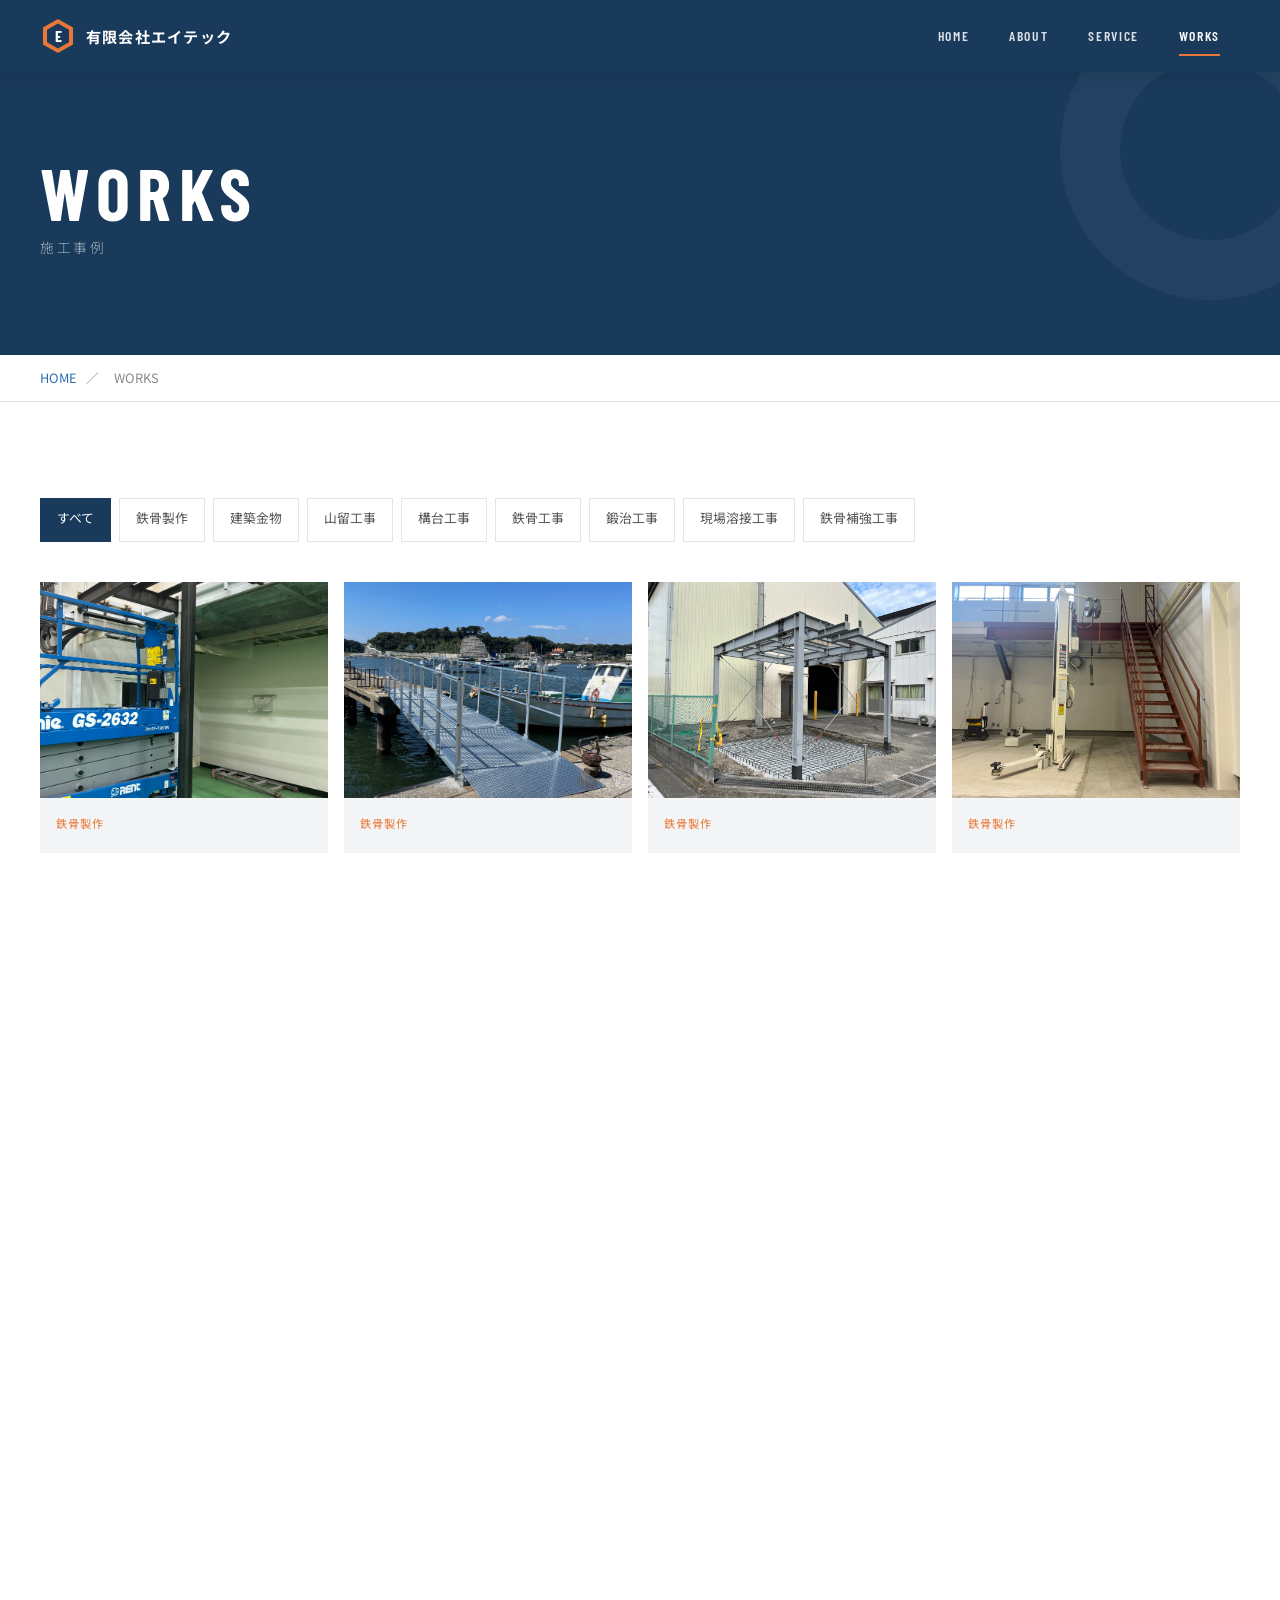
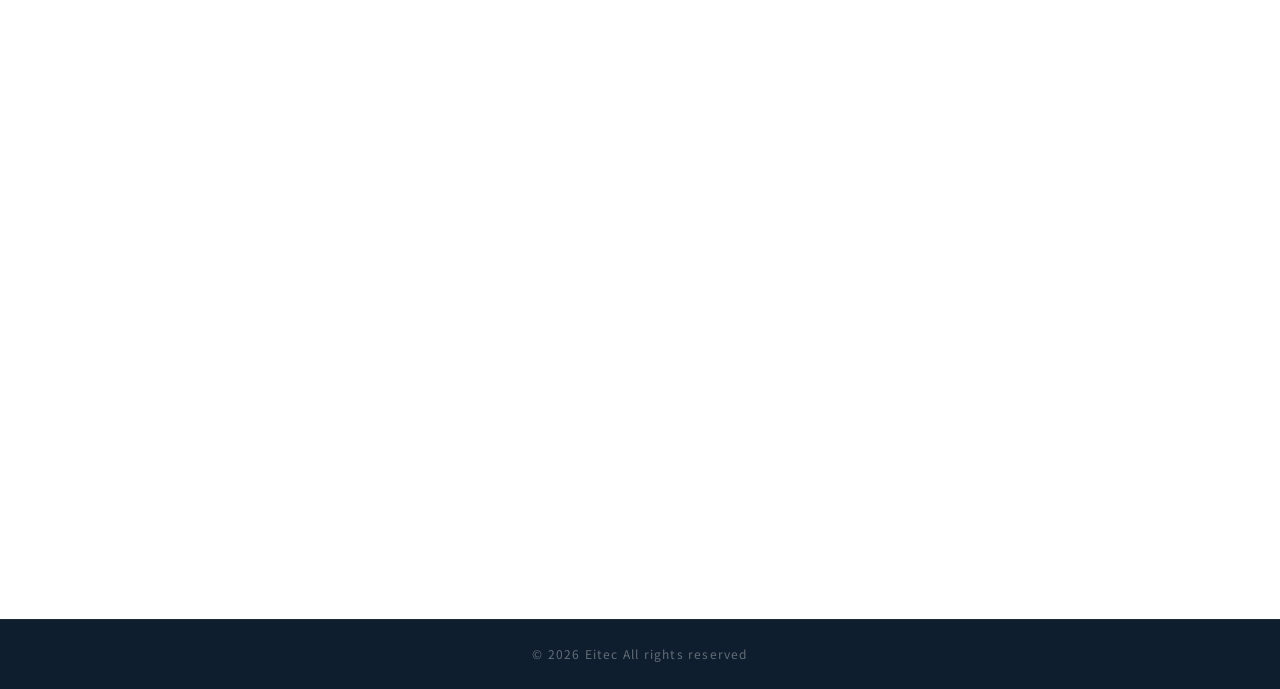
==== eitec/works.html @ 00753a92 "Add files" ====
<!DOCTYPE html>
<html lang="ja">
<head>
  <meta charset="UTF-8">
  <meta name="viewport" content="width=device-width, initial-scale=1.0">
  <title>施工事例 | 有限会社エイテック</title>
  <meta name="description" content="有限会社エイテックの施工事例一覧。鉄骨製作・建築金物・山留工事・構台工事・鉄骨工事・鍛治工事・現場溶接工事の実績をご覧ください。">
  <link rel="canonical" href="works.html">
  <link rel="stylesheet" href="css/variables.css">
  <link rel="stylesheet" href="css/reset.css">
  <link rel="stylesheet" href="css/style.css">
</head>
<body>

<header class="header" role="banner">
  <div class="container">
    <div class="header-inner">
            <a href="index.html" class="header-logo" aria-label="有限会社エイテック トップへ">
        <svg class="header-logo-mark" viewBox="0 0 36 36" xmlns="http://www.w3.org/2000/svg" aria-hidden="true">
          <polygon points="18,1 33,9.5 33,26.5 18,35 3,26.5 3,9.5" fill="#e8773a"/>
          <polygon points="18,5.5 29,11.75 29,24.25 18,30.5 7,24.25 7,11.75" fill="#1a3a5c"/>
          <text x="18" y="23.5" text-anchor="middle" font-family="Barlow Condensed,sans-serif" font-weight="700" font-size="16" fill="#ffffff" letter-spacing="0">E</text>
        </svg>
        <div class="header-logo-text">
          <span class="header-logo-name">有限会社エイテック</span>
        </div>
      </a>
      <nav class="header-nav" aria-label="メインナビゲーション">
        <a href="index.html">HOME</a>
        <a href="about.html">ABOUT</a>
        <a href="service.html">SERVICE</a>
        <a href="works.html" class="active">WORKS</a>
      </nav>
      <button class="hamburger" aria-label="メニューを開く">
        <span></span><span></span><span></span>
      </button>
    </div>
  </div>
</header>

<div class="mobile-menu" role="dialog" aria-label="モバイルメニュー">
  <nav>
    <a href="index.html">HOME</a>
    <a href="about.html">ABOUT</a>
    <a href="service.html">SERVICE</a>
    <a href="works.html">WORKS</a>
  </nav>
  <p class="mobile-menu-sub">有限会社エイテック</p>
</div>

<main style="padding-top: var(--header-height-sm);">

  <div class="page-hero">
    <div class="container">
      <h1 class="page-hero-title">Works</h1>
      <p class="page-hero-title-ja">施工事例</p>
    </div>
  </div>

  <div class="breadcrumb">
    <div class="container">
      <a href="index.html">HOME</a>
      <span>／</span>
      <span>WORKS</span>
    </div>
  </div>

  <section class="section" aria-labelledby="works-heading">
    <div class="container">

            <!-- カテゴリタブ -->
      <div class="works-filter fade-in" role="navigation" aria-label="カテゴリ">
        <a href="works.html" class="works-filter-btn active">すべて</a>
        <a href="works/steel-fabrication.html" class="works-filter-btn">鉄骨製作</a>
        <a href="works/architectural-metalwork.html" class="works-filter-btn">建築金物</a>
        <a href="works/earth-retaining.html" class="works-filter-btn">山留工事</a>
        <a href="works/scaffold-platform.html" class="works-filter-btn">構台工事</a>
        <a href="works/steel-erection.html" class="works-filter-btn">鉄骨工事</a>
        <a href="works/forge-work.html" class="works-filter-btn">鍛治工事</a>
        <a href="works/field-welding.html" class="works-filter-btn">現場溶接工事</a>
        <a href="works/steel-reinforcement.html" class="works-filter-btn">鉄骨補強工事</a>
      </div>

      <!-- 施工事例グリッド -->
      <div class="works-grid">

        <!-- 鉄骨製作 -->
        <div class="work-card fade-in" data-category="tetsu_seisaku" data-lightbox="img/tetsu_seisaku/07BDEA1B-9D1B-41F5-BBC1-494F11DB092D.jpg">
          <div class="work-card-img">
            <img src="img/tetsu_seisaku/07BDEA1B-9D1B-41F5-BBC1-494F11DB092D.jpg" alt="鉄骨製作 施工事例" loading="lazy">
          </div>
          <div class="work-card-info">
            <p class="work-card-category">鉄骨製作</p>
          </div>
        </div>
        <div class="work-card fade-in" data-category="tetsu_seisaku" data-lightbox="img/tetsu_seisaku/17AE6D35-3877-41F4-B297-B53CB7821DAE.jpg">
          <div class="work-card-img">
            <img src="img/tetsu_seisaku/17AE6D35-3877-41F4-B297-B53CB7821DAE.jpg" alt="鉄骨製作 施工事例" loading="lazy">
          </div>
          <div class="work-card-info">
            <p class="work-card-category">鉄骨製作</p>
          </div>
        </div>
        <div class="work-card fade-in" data-category="tetsu_seisaku" data-lightbox="img/tetsu_seisaku/1EC419A7-F4D5-4332-9CE5-F28DB3B85469.jpg">
          <div class="work-card-img">
            <img src="img/tetsu_seisaku/1EC419A7-F4D5-4332-9CE5-F28DB3B85469.jpg" alt="鉄骨製作 施工事例" loading="lazy">
          </div>
          <div class="work-card-info">
            <p class="work-card-category">鉄骨製作</p>
          </div>
        </div>
        <div class="work-card fade-in" data-category="tetsu_seisaku" data-lightbox="img/tetsu_seisaku/9A44E406-E48C-4023-87A0-FFEF934A2581.jpg">
          <div class="work-card-img">
            <img src="img/tetsu_seisaku/9A44E406-E48C-4023-87A0-FFEF934A2581.jpg" alt="鉄骨製作 施工事例" loading="lazy">
          </div>
          <div class="work-card-info">
            <p class="work-card-category">鉄骨製作</p>
          </div>
        </div>
        <div class="work-card fade-in" data-category="tetsu_seisaku" data-lightbox="img/tetsu_seisaku/2025-08-26_13-55-55_255.jpg">
          <div class="work-card-img">
            <img src="img/tetsu_seisaku/2025-08-26_13-55-55_255.jpg" alt="鉄骨製作 施工事例" loading="lazy">
          </div>
          <div class="work-card-info">
            <p class="work-card-category">鉄骨製作</p>
          </div>
        </div>
        <div class="work-card fade-in" data-category="tetsu_seisaku" data-lightbox="img/tetsu_seisaku/2025-08-26_13-56-14_193.jpg">
          <div class="work-card-img">
            <img src="img/tetsu_seisaku/2025-08-26_13-56-14_193.jpg" alt="鉄骨製作 施工事例" loading="lazy">
          </div>
          <div class="work-card-info">
            <p class="work-card-category">鉄骨製作</p>
          </div>
        </div>
        <div class="work-card fade-in" data-category="tetsu_seisaku" data-lightbox="img/tetsu_seisaku/2025-10-21_14-32-53_318.jpg">
          <div class="work-card-img">
            <img src="img/tetsu_seisaku/2025-10-21_14-32-53_318.jpg" alt="鉄骨製作 施工事例" loading="lazy">
          </div>
          <div class="work-card-info">
            <p class="work-card-category">鉄骨製作</p>
          </div>
        </div>
        <div class="work-card fade-in" data-category="tetsu_seisaku" data-lightbox="img/tetsu_seisaku/2025-10-21_14-37-37_317.jpg">
          <div class="work-card-img">
            <img src="img/tetsu_seisaku/2025-10-21_14-37-37_317.jpg" alt="鉄骨製作 施工事例" loading="lazy">
          </div>
          <div class="work-card-info">
            <p class="work-card-category">鉄骨製作</p>
          </div>
        </div>

        <!-- 建築金物 -->
        <div class="work-card fade-in" data-category="kenchiku_kanamono" data-lightbox="img/kenchiku_kanamono/CD96EF9B-7DFD-4F82-9549-A47BB1765BF1.jpg">
          <div class="work-card-img">
            <img src="img/kenchiku_kanamono/CD96EF9B-7DFD-4F82-9549-A47BB1765BF1.jpg" alt="建築金物 施工事例" loading="lazy">
          </div>
          <div class="work-card-info">
            <p class="work-card-category">建築金物</p>
          </div>
        </div>

        <!-- 山留工事 -->
        <div class="work-card fade-in" data-category="yamadome" data-lightbox="img/yamadome/2025-04-16_11-23-05_657.jpg">
          <div class="work-card-img">
            <img src="img/yamadome/2025-04-16_11-23-05_657.jpg" alt="山留工事 施工事例" loading="lazy">
          </div>
          <div class="work-card-info">
            <p class="work-card-category">山留工事</p>
          </div>
        </div>
        <div class="work-card fade-in" data-category="yamadome" data-lightbox="img/yamadome/2025-10-07_08-54-13_250.jpg">
          <div class="work-card-img">
            <img src="img/yamadome/2025-10-07_08-54-13_250.jpg" alt="山留工事 施工事例" loading="lazy">
          </div>
          <div class="work-card-info">
            <p class="work-card-category">山留工事</p>
          </div>
        </div>
        <div class="work-card fade-in" data-category="yamadome" data-lightbox="img/yamadome/409ABB73-6710-444C-856C-EBA11010315E.jpg">
          <div class="work-card-img">
            <img src="img/yamadome/409ABB73-6710-444C-856C-EBA11010315E.jpg" alt="山留工事 施工事例" loading="lazy">
          </div>
          <div class="work-card-info">
            <p class="work-card-category">山留工事</p>
          </div>
        </div>
        <div class="work-card fade-in" data-category="yamadome" data-lightbox="img/yamadome/A9ECAE62-0C9B-43FE-9765-FC3F4DE6568C.jpg">
          <div class="work-card-img">
            <img src="img/yamadome/A9ECAE62-0C9B-43FE-9765-FC3F4DE6568C.jpg" alt="山留工事 施工事例" loading="lazy">
          </div>
          <div class="work-card-info">
            <p class="work-card-category">山留工事</p>
          </div>
        </div>
        <div class="work-card fade-in" data-category="yamadome" data-lightbox="img/yamadome/CF5FCB58-D045-4BFB-9392-3F3756A2D573.jpg">
          <div class="work-card-img">
            <img src="img/yamadome/CF5FCB58-D045-4BFB-9392-3F3756A2D573.jpg" alt="山留工事 施工事例" loading="lazy">
          </div>
          <div class="work-card-info">
            <p class="work-card-category">山留工事</p>
          </div>
        </div>

        <!-- 構台工事 -->
        <div class="work-card fade-in" data-category="koudai" data-lightbox="img/koudai/2023-07-18_06-55-20_731.jpg">
          <div class="work-card-img">
            <img src="img/koudai/2023-07-18_06-55-20_731.jpg" alt="構台工事 施工事例" loading="lazy">
          </div>
          <div class="work-card-info">
            <p class="work-card-category">構台工事</p>
          </div>
        </div>
        <div class="work-card fade-in" data-category="koudai" data-lightbox="img/koudai/2023-07-27_13-34-34_516.jpg">
          <div class="work-card-img">
            <img src="img/koudai/2023-07-27_13-34-34_516.jpg" alt="構台工事 施工事例" loading="lazy">
          </div>
          <div class="work-card-info">
            <p class="work-card-category">構台工事</p>
          </div>
        </div>
        <div class="work-card fade-in" data-category="koudai" data-lightbox="img/koudai/2025-06-20_17-00-53_192.jpg">
          <div class="work-card-img">
            <img src="img/koudai/2025-06-20_17-00-53_192.jpg" alt="構台工事 施工事例" loading="lazy">
          </div>
          <div class="work-card-info">
            <p class="work-card-category">構台工事</p>
          </div>
        </div>
        <div class="work-card fade-in" data-category="koudai" data-lightbox="img/koudai/2025-10-07_08-47-18_731.jpg">
          <div class="work-card-img">
            <img src="img/koudai/2025-10-07_08-47-18_731.jpg" alt="構台工事 施工事例" loading="lazy">
          </div>
          <div class="work-card-info">
            <p class="work-card-category">構台工事</p>
          </div>
        </div>
        <div class="work-card fade-in" data-category="koudai" data-lightbox="img/koudai/2025-10-24_14-42-36_070.jpg">
          <div class="work-card-img">
            <img src="img/koudai/2025-10-24_14-42-36_070.jpg" alt="構台工事 施工事例" loading="lazy">
          </div>
          <div class="work-card-info">
            <p class="work-card-category">構台工事</p>
          </div>
        </div>
        <div class="work-card fade-in" data-category="koudai" data-lightbox="img/koudai/2EA194D3-6CD7-4AEC-981D-831598688576.jpg">
          <div class="work-card-img">
            <img src="img/koudai/2EA194D3-6CD7-4AEC-981D-831598688576.jpg" alt="構台工事 施工事例" loading="lazy">
          </div>
          <div class="work-card-info">
            <p class="work-card-category">構台工事</p>
          </div>
        </div>

        <!-- 鉄骨工事 -->
        <div class="work-card fade-in" data-category="tetsu_koji" data-lightbox="img/tetsu_koji/03702FE4-D2D2-498E-8A9E-A8B03D0CAD52.jpg">
          <div class="work-card-img">
            <img src="img/tetsu_koji/03702FE4-D2D2-498E-8A9E-A8B03D0CAD52.jpg" alt="鉄骨工事 施工事例" loading="lazy">
          </div>
          <div class="work-card-info">
            <p class="work-card-category">鉄骨工事</p>
          </div>
        </div>
        <div class="work-card fade-in" data-category="tetsu_koji" data-lightbox="img/tetsu_koji/2024-01-24_12-56-52_248.jpg">
          <div class="work-card-img">
            <img src="img/tetsu_koji/2024-01-24_12-56-52_248.jpg" alt="鉄骨工事 施工事例" loading="lazy">
          </div>
          <div class="work-card-info">
            <p class="work-card-category">鉄骨工事</p>
          </div>
        </div>
        <div class="work-card fade-in" data-category="tetsu_koji" data-lightbox="img/tetsu_koji/2025-11-05_12-51-57_784.jpg">
          <div class="work-card-img">
            <img src="img/tetsu_koji/2025-11-05_12-51-57_784.jpg" alt="鉄骨工事 施工事例" loading="lazy">
          </div>
          <div class="work-card-info">
            <p class="work-card-category">鉄骨工事</p>
          </div>
        </div>
        <div class="work-card fade-in" data-category="tetsu_koji" data-lightbox="img/tetsu_koji/2025-11-07_15-31-21_848.jpg">
          <div class="work-card-img">
            <img src="img/tetsu_koji/2025-11-07_15-31-21_848.jpg" alt="鉄骨工事 施工事例" loading="lazy">
          </div>
          <div class="work-card-info">
            <p class="work-card-category">鉄骨工事</p>
          </div>
        </div>
        <div class="work-card fade-in" data-category="tetsu_koji" data-lightbox="img/tetsu_koji/2025-12-06_13-42-01_465.jpg">
          <div class="work-card-img">
            <img src="img/tetsu_koji/2025-12-06_13-42-01_465.jpg" alt="鉄骨工事 施工事例" loading="lazy">
          </div>
          <div class="work-card-info">
            <p class="work-card-category">鉄骨工事</p>
          </div>
        </div>
        <div class="work-card fade-in" data-category="tetsu_koji" data-lightbox="img/tetsu_koji/4DFF4A3D-F296-4FB2-90FB-301CBECCD61B.jpg">
          <div class="work-card-img">
            <img src="img/tetsu_koji/4DFF4A3D-F296-4FB2-90FB-301CBECCD61B.jpg" alt="鉄骨工事 施工事例" loading="lazy">
          </div>
          <div class="work-card-info">
            <p class="work-card-category">鉄骨工事</p>
          </div>
        </div>
        <div class="work-card fade-in" data-category="tetsu_koji" data-lightbox="img/tetsu_koji/8C3667F1-C372-4310-BFF5-945438504738.jpg">
          <div class="work-card-img">
            <img src="img/tetsu_koji/8C3667F1-C372-4310-BFF5-945438504738.jpg" alt="鉄骨工事 施工事例" loading="lazy">
          </div>
          <div class="work-card-info">
            <p class="work-card-category">鉄骨工事</p>
          </div>
        </div>
        <div class="work-card fade-in" data-category="tetsu_koji" data-lightbox="img/tetsu_koji/AA21E2D6-489D-4189-AF6F-04B72466DAC8.jpg">
          <div class="work-card-img">
            <img src="img/tetsu_koji/AA21E2D6-489D-4189-AF6F-04B72466DAC8.jpg" alt="鉄骨工事 施工事例" loading="lazy">
          </div>
          <div class="work-card-info">
            <p class="work-card-category">鉄骨工事</p>
          </div>
        </div>

        <!-- 鍛治工事 -->
        <div class="work-card fade-in" data-category="kaji" data-lightbox="img/kaji/S__7421963_0.jpg">
          <div class="work-card-img">
            <img src="img/kaji/S__7421963_0.jpg" alt="鍛治工事 施工事例" loading="lazy">
          </div>
          <div class="work-card-info">
            <p class="work-card-category">鍛治工事</p>
          </div>
        </div>
        <div class="work-card fade-in" data-category="kaji" data-lightbox="img/kaji/S__7421964_0.jpg">
          <div class="work-card-img">
            <img src="img/kaji/S__7421964_0.jpg" alt="鍛治工事 施工事例" loading="lazy">
          </div>
          <div class="work-card-info">
            <p class="work-card-category">鍛治工事</p>
          </div>
        </div>
        <div class="work-card fade-in" data-category="kaji" data-lightbox="img/kaji/S__7421965_0.jpg">
          <div class="work-card-img">
            <img src="img/kaji/S__7421965_0.jpg" alt="鍛治工事 施工事例" loading="lazy">
          </div>
          <div class="work-card-info">
            <p class="work-card-category">鍛治工事</p>
          </div>
        </div>
        <div class="work-card fade-in" data-category="kaji" data-lightbox="img/kaji/S__7421966_0.jpg">
          <div class="work-card-img">
            <img src="img/kaji/S__7421966_0.jpg" alt="鍛治工事 施工事例" loading="lazy">
          </div>
          <div class="work-card-info">
            <p class="work-card-category">鍛治工事</p>
          </div>
        </div>
        <div class="work-card fade-in" data-category="kaji" data-lightbox="img/kaji/S__7421975_0.jpg">
          <div class="work-card-img">
            <img src="img/kaji/S__7421975_0.jpg" alt="鍛治工事 施工事例" loading="lazy">
          </div>
          <div class="work-card-info">
            <p class="work-card-category">鍛治工事</p>
          </div>
        </div>

        <!-- 現場溶接工事 -->
        <div class="work-card fade-in" data-category="genba_yosetsu" data-lightbox="img/genba_yosetsu/2024-07-30_17-36-45_000.jpg">
          <div class="work-card-img">
            <img src="img/genba_yosetsu/2024-07-30_17-36-45_000.jpg" alt="現場溶接工事 施工事例" loading="lazy">
          </div>
          <div class="work-card-info">
            <p class="work-card-category">現場溶接工事</p>
          </div>
        </div>
        <div class="work-card fade-in" data-category="genba_yosetsu" data-lightbox="img/genba_yosetsu/6A2A9186-F5D9-4272-9C6D-5250BF381066.jpg">
          <div class="work-card-img">
            <img src="img/genba_yosetsu/6A2A9186-F5D9-4272-9C6D-5250BF381066.jpg" alt="現場溶接工事 施工事例" loading="lazy">
          </div>
          <div class="work-card-info">
            <p class="work-card-category">現場溶接工事</p>
          </div>
        </div>
        <div class="work-card fade-in" data-category="genba_yosetsu" data-lightbox="img/genba_yosetsu/7662B668-C4A2-431F-B132-AC8A57AA64B1.jpg">
          <div class="work-card-img">
            <img src="img/genba_yosetsu/7662B668-C4A2-431F-B132-AC8A57AA64B1.jpg" alt="現場溶接工事 施工事例" loading="lazy">
          </div>
          <div class="work-card-info">
            <p class="work-card-category">現場溶接工事</p>
          </div>
        </div>
        <div class="work-card fade-in" data-category="genba_yosetsu" data-lightbox="img/genba_yosetsu/9F004871-B043-4A28-9EEF-95F2B7EE8FF4.jpg">
          <div class="work-card-img">
            <img src="img/genba_yosetsu/9F004871-B043-4A28-9EEF-95F2B7EE8FF4.jpg" alt="現場溶接工事 施工事例" loading="lazy">
          </div>
          <div class="work-card-info">
            <p class="work-card-category">現場溶接工事</p>
          </div>
        </div>
        <div class="work-card fade-in" data-category="genba_yosetsu" data-lightbox="img/genba_yosetsu/DB66CCCE-4D03-4523-AD0F-731142254FBD.jpg">
          <div class="work-card-img">
            <img src="img/genba_yosetsu/DB66CCCE-4D03-4523-AD0F-731142254FBD.jpg" alt="現場溶接工事 施工事例" loading="lazy">
          </div>
          <div class="work-card-info">
            <p class="work-card-category">現場溶接工事</p>
          </div>
        </div>
        <div class="work-card fade-in" data-category="genba_yosetsu" data-lightbox="img/genba_yosetsu/S__7421968_0.jpg">
          <div class="work-card-img">
            <img src="img/genba_yosetsu/S__7421968_0.jpg" alt="現場溶接工事 施工事例" loading="lazy">
          </div>
          <div class="work-card-info">
            <p class="work-card-category">現場溶接工事</p>
          </div>
        </div>
        <div class="work-card fade-in" data-category="genba_yosetsu" data-lightbox="img/genba_yosetsu/S__7421971_0.jpg">
          <div class="work-card-img">
            <img src="img/genba_yosetsu/S__7421971_0.jpg" alt="現場溶接工事 施工事例" loading="lazy">
          </div>
          <div class="work-card-info">
            <p class="work-card-category">現場溶接工事</p>
          </div>
        </div>
        <div class="work-card fade-in" data-category="genba_yosetsu" data-lightbox="img/genba_yosetsu/S__7421974_0.jpg">
          <div class="work-card-img">
            <img src="img/genba_yosetsu/S__7421974_0.jpg" alt="現場溶接工事 施工事例" loading="lazy">
          </div>
          <div class="work-card-info">
            <p class="work-card-category">現場溶接工事</p>
          </div>
        </div>
        <div class="work-card fade-in" data-category="genba_yosetsu" data-lightbox="img/genba_yosetsu/S__7421975_0.jpg">
          <div class="work-card-img">
            <img src="img/genba_yosetsu/S__7421975_0.jpg" alt="現場溶接工事 施工事例" loading="lazy">
          </div>
          <div class="work-card-info">
            <p class="work-card-category">現場溶接工事</p>
          </div>
        </div>
        <div class="work-card fade-in" data-category="genba_yosetsu" data-lightbox="img/genba_yosetsu/S__7421978_0.jpg">
          <div class="work-card-img">
            <img src="img/genba_yosetsu/S__7421978_0.jpg" alt="現場溶接工事 施工事例" loading="lazy">
          </div>
          <div class="work-card-info">
            <p class="work-card-category">現場溶接工事</p>
          </div>
        </div>

        <!-- 鉄骨補強工事：画像は別途追加予定 -->

      </div><!-- /.works-grid -->
    </div>
  </section>

</main>

<!-- ライトボックス -->
<div class="lightbox" role="dialog" aria-label="画像拡大表示" aria-modal="true">
  <button class="lightbox-close" aria-label="閉じる">×</button>
  <img class="lightbox-img" src="" alt="">
</div>

<footer class="footer" role="contentinfo"></footer>

<script src="js/footer.js"></script>
<script src="js/main.js"></script>
<script>
  // URLパラメータによるフィルター自動選択
  const params = new URLSearchParams(location.search);
  const cat = params.get('cat');
  if (cat) {
    document.addEventListener('DOMContentLoaded', () => {
      const btn = document.querySelector(`.works-filter-btn[data-filter="${cat}"]`);
      if (btn) btn.click();
    });
  }
</script>
</body>
</html>
---- eitec/css/variables.css ----
/* ============================================
   有限会社エイテック - CSS Variables
   ============================================ */
:root {
  /* ── カラー ── */
  --color-main:         #1a3a5c;
  --color-main-light:   #2a527a;
  --color-main-dark:    #0f2238;
  --color-main-10:      rgba(26, 58, 92, 0.1);
  --color-main-20:      rgba(26, 58, 92, 0.2);

  --color-sub:          #2b6cb0;
  --color-sub-light:    #4a90d9;
  --color-sub-dark:     #1a4a7a;

  --color-accent:       #e8773a;
  --color-accent-hover: #cc5f20;
  --color-accent-10:    rgba(232, 119, 58, 0.1);

  /* テキスト */
  --color-text-primary:   #1a1a1a;
  --color-text-secondary: #555555;
  --color-text-light:     #888888;
  --color-text-on-main:   #ffffff;
  --color-text-on-accent: #ffffff;

  /* 背景 */
  --color-bg-base:    #ffffff;
  --color-bg-gray:    #f4f5f7;
  --color-bg-dark:    #0f1e2e;
  --color-bg-section: rgba(26, 58, 92, 0.04);

  /* ボーダー */
  --color-border:     #e2e6ea;
  --color-border-dark: #c8cfd8;

  /* ── フォント ── */
  --font-ja:  'Noto Sans JP', sans-serif;
  --font-en:  'Barlow Condensed', sans-serif;

  /* ── スペーシング ── */
  --space-xs:   4px;
  --space-sm:   8px;
  --space-md:   16px;
  --space-lg:   24px;
  --space-xl:   40px;
  --space-2xl:  64px;
  --space-3xl:  96px;
  --space-4xl:  128px;

  /* ── レイアウト ── */
  --max-width:    1280px;
  --content-width: 1080px;
  --header-height: 72px;
  --header-height-sm: 60px;

  /* ── アニメーション ── */
  --transition-base:  0.3s ease;
  --transition-slow:  0.6s ease;

  /* ── シャドウ ── */
  --shadow-sm:  0 1px 4px rgba(0,0,0,0.08);
  --shadow-md:  0 4px 16px rgba(0,0,0,0.1);
  --shadow-lg:  0 8px 32px rgba(0,0,0,0.15);
  --shadow-card: 0 2px 12px rgba(26, 58, 92, 0.1);

  /* ── 角丸 ── */
  --radius-sm:  2px;
  --radius-md:  4px;
  --radius-lg:  8px;
}
---- eitec/css/style.css ----
/* ============================================
   有限会社エイテック - Main Stylesheet
   ============================================ */

/* ── Google Fonts ── */
@import url('https://fonts.googleapis.com/css2?family=Barlow+Condensed:wght@400;500;600;700&family=Noto+Sans+JP:wght@300;400;500;700&display=swap');

/* ============================================
   共通レイアウト
   ============================================ */
.container {
  width: 100%;
  max-width: var(--max-width);
  margin: 0 auto;
  padding: 0 var(--space-md);
}

@media (min-width: 768px) {
  .container { padding: 0 var(--space-xl); }
}

.section {
  padding: var(--space-2xl) 0;
}
@media (min-width: 768px) {
  .section { padding: var(--space-3xl) 0; }
}

.section-title {
  font-family: var(--font-en);
  font-size: 2rem;
  font-weight: 700;
  letter-spacing: 0.08em;
  color: var(--color-main);
  text-transform: uppercase;
  line-height: 1;
  margin-bottom: 4px;
}

.section-title-ja {
  font-size: 0.75rem;
  color: var(--color-text-light);
  letter-spacing: 0.12em;
  margin-bottom: var(--space-xl);
  font-weight: 400;
}

.section-header {
  margin-bottom: var(--space-xl);
}

.section-header--center {
  text-align: center;
}

@media (min-width: 768px) {
  .section-title { font-size: 2.8rem; }
}

/* ── フェードインアニメーション ── */
.fade-in {
  opacity: 0;
  transform: translateY(24px);
  transition: opacity 0.7s ease, transform 0.7s ease;
}
.fade-in.visible {
  opacity: 1;
  transform: translateY(0);
}
.fade-in-delay-1 { transition-delay: 0.1s; }
.fade-in-delay-2 { transition-delay: 0.2s; }
.fade-in-delay-3 { transition-delay: 0.3s; }
.fade-in-delay-4 { transition-delay: 0.4s; }

/* ── ボタン ── */
.btn {
  display: inline-flex;
  align-items: center;
  gap: var(--space-sm);
  padding: 14px 32px;
  font-family: var(--font-en);
  font-size: 0.85rem;
  font-weight: 600;
  letter-spacing: 0.12em;
  text-transform: uppercase;
  transition: var(--transition-base);
  cursor: pointer;
  min-height: 48px;
}

.btn-primary {
  background: var(--color-accent);
  color: #fff;
}
.btn-primary:hover {
  background: var(--color-accent-hover);
}

.btn-outline {
  border: 2px solid var(--color-main);
  color: var(--color-main);
}
.btn-outline:hover {
  background: var(--color-main);
  color: #fff;
}

.btn-outline-white {
  border: 2px solid #fff;
  color: #fff;
}
.btn-outline-white:hover {
  background: #fff;
  color: var(--color-main);
}

.btn-arrow::after {
  content: '→';
  transition: transform 0.2s ease;
}
.btn-arrow:hover::after {
  transform: translateX(4px);
}

/* ── パンくず ── */
.breadcrumb {
  padding: 12px 0;
  font-size: 0.8rem;
  color: var(--color-text-light);
  border-bottom: 1px solid var(--color-border);
  margin-bottom: 0;
}
.breadcrumb a {
  color: var(--color-sub);
  transition: var(--transition-base);
}
.breadcrumb a:hover { text-decoration: underline; }
.breadcrumb span { margin: 0 6px; }

/* ── ページヒーロー（内部ページ） ── */
.page-hero {
  background: var(--color-main);
  color: #fff;
  padding: var(--space-2xl) 0;
  position: relative;
  overflow: hidden;
}
.page-hero::before {
  content: '';
  position: absolute;
  right: -80px;
  top: -60px;
  width: 300px;
  height: 300px;
  border: 60px solid rgba(255,255,255,0.04);
  border-radius: 50%;
}
.page-hero-title {
  font-family: var(--font-en);
  font-size: 3rem;
  font-weight: 700;
  letter-spacing: 0.1em;
  text-transform: uppercase;
  line-height: 1;
}
.page-hero-title-ja {
  font-size: 0.85rem;
  opacity: 0.6;
  margin-top: 8px;
  letter-spacing: 0.2em;
  font-weight: 300;
}
@media (min-width: 768px) {
  .page-hero-title { font-size: 4.5rem; }
  .page-hero { padding: var(--space-3xl) 0; }
}

/* ============================================
   HEADER
   ============================================ */
.header {
  position: fixed;
  top: 0;
  left: 0;
  width: 100%;
  z-index: 1000;
  height: var(--header-height-sm);
  display: flex;
  align-items: center;
  transition: background 0.3s ease, box-shadow 0.3s ease, height 0.3s ease;
  background: transparent;
}

.header.scrolled {
  background: var(--color-main);
  box-shadow: var(--shadow-md);
  height: var(--header-height-sm);
}

/* 下層ページ：常時ネイビー固定（スクロール位置に関係なく） */
.header.fixed {
  background: var(--color-main);
  box-shadow: var(--shadow-md);
}

.header-inner {
  display: flex;
  align-items: center;
  justify-content: space-between;
  width: 100%;
}

.header-logo {
  display: flex;
  align-items: center;
  gap: 10px;
  text-decoration: none;
}
.header-logo-mark {
  width: 36px;
  height: 36px;
  flex-shrink: 0;
}
.header-logo-text {
  display: flex;
  flex-direction: column;
  gap: 1px;
}
.header-logo-name {
  font-family: var(--font-ja);
  font-size: 0.95rem;
  font-weight: 700;
  letter-spacing: 0.08em;
  color: #fff;
  line-height: 1.2;
  white-space: nowrap;
}
.header-logo-sub {
  font-family: var(--font-en);
  font-size: 0.55rem;
  color: rgba(255,255,255,0.5);
  letter-spacing: 0.2em;
  text-transform: uppercase;
}

/* PC ナビゲーション */
.header-nav {
  display: none;
}

@media (min-width: 1024px) {
  .header { height: var(--header-height); }
  .header-nav {
    display: flex;
    align-items: center;
    gap: 0;
  }
  .header-nav a {
    font-family: var(--font-en);
    font-size: 0.85rem;
    font-weight: 600;
    letter-spacing: 0.12em;
    text-transform: uppercase;
    color: rgba(255,255,255,0.85);
    padding: 8px 20px;
    position: relative;
    transition: color 0.2s ease;
  }
  .header-nav a::after {
    content: '';
    position: absolute;
    bottom: 0;
    left: 20px;
    right: 20px;
    height: 2px;
    background: var(--color-accent);
    transform: scaleX(0);
    transition: transform 0.25s ease;
  }
  .header-nav a:hover { color: #fff; }
  .header-nav a:hover::after { transform: scaleX(1); }
  .header-nav a.active { color: #fff; }
  .header-nav a.active::after { transform: scaleX(1); }
}

/* ハンバーガーメニュー */
.hamburger {
  display: flex;
  flex-direction: column;
  justify-content: center;
  gap: 5px;
  width: 44px;
  height: 44px;
  cursor: pointer;
  padding: 8px;
  z-index: 1100;
}
.hamburger span {
  display: block;
  height: 2px;
  background: #fff;
  transition: var(--transition-base);
  transform-origin: center;
}
.hamburger.active span:nth-child(1) {
  transform: translateY(7px) rotate(45deg);
}
.hamburger.active span:nth-child(2) {
  opacity: 0;
}
.hamburger.active span:nth-child(3) {
  transform: translateY(-7px) rotate(-45deg);
}

@media (min-width: 1024px) {
  .hamburger { display: none; }
}

/* モバイルメニュー */
.mobile-menu {
  position: fixed;
  top: 0;
  left: 0;
  width: 100%;
  height: 100vh;
  background: var(--color-main-dark);
  z-index: 1050;
  display: flex;
  flex-direction: column;
  align-items: center;
  justify-content: center;
  opacity: 0;
  pointer-events: none;
  transition: opacity 0.3s ease;
}
.mobile-menu.open {
  opacity: 1;
  pointer-events: all;
}
.mobile-menu nav {
  display: flex;
  flex-direction: column;
  align-items: center;
  gap: var(--space-lg);
}
.mobile-menu nav a {
  font-family: var(--font-en);
  font-size: 2rem;
  font-weight: 700;
  letter-spacing: 0.15em;
  text-transform: uppercase;
  color: rgba(255,255,255,0.8);
  transition: color 0.2s ease;
}
.mobile-menu nav a:hover {
  color: var(--color-accent);
}
.mobile-menu-sub {
  margin-top: var(--space-xl);
  font-size: 0.75rem;
  color: rgba(255,255,255,0.3);
  letter-spacing: 0.2em;
}

/* ============================================
   FOOTER
   ============================================ */
.footer {
  background: var(--color-bg-dark);
  border-top: 1px solid rgba(255,255,255,0.06);
}
.footer-copy {
  padding: var(--space-lg) 0;
  text-align: center;
  font-size: 0.75rem;
  color: rgba(255,255,255,0.35);
  letter-spacing: 0.1em;
}

/* ============================================
   INDEX - HERO
   ============================================ */
.hero {
  position: relative;
  width: 100%;
  height: 100vh;
  min-height: 600px;
  overflow: hidden;
  display: flex;
  align-items: center;
  justify-content: center;
}

.hero-video {
  position: absolute;
  top: 0;
  left: 0;
  width: 100%;
  height: 100%;
  object-fit: cover;
  z-index: 0;
}

.hero-overlay {
  position: absolute;
  inset: 0;
  background: linear-gradient(
    135deg,
    rgba(10, 22, 40, 0.75) 0%,
    rgba(10, 22, 40, 0.5) 100%
  );
  z-index: 1;
}

.hero-content {
  position: relative;
  z-index: 3;
  text-align: left;
  padding: 0 var(--space-md);
  width: 100%;
  max-width: var(--max-width);
  margin: 0 auto;
}

.hero-tag {
  font-family: var(--font-en);
  font-size: 0.7rem;
  letter-spacing: 0.25em;
  color: var(--color-accent);
  text-transform: uppercase;
  margin-bottom: var(--space-md);
  display: flex;
  align-items: center;
  gap: 12px;
}
.hero-tag::before {
  content: '';
  display: block;
  width: 32px;
  height: 2px;
  background: var(--color-accent);
}

.hero-catch {
  font-size: 1.8rem;
  font-weight: 700;
  color: #fff;
  line-height: 1.5;
  margin-bottom: var(--space-lg);
  text-shadow: 0 2px 8px rgba(0,0,0,0.4);
}

.hero-desc {
  font-size: 0.85rem;
  color: rgba(255,255,255,0.75);
  line-height: 1.9;
  margin-bottom: var(--space-xl);
  max-width: 480px;
  font-weight: 300;
}

.hero-scroll {
  position: absolute;
  bottom: var(--space-xl);
  left: 50%;
  transform: translateX(-50%);
  z-index: 3;
  display: flex;
  flex-direction: column;
  align-items: center;
  gap: 8px;
  color: rgba(255,255,255,0.5);
  font-family: var(--font-en);
  font-size: 0.65rem;
  letter-spacing: 0.2em;
}
.hero-scroll-line {
  width: 1px;
  height: 48px;
  background: rgba(255,255,255,0.3);
  animation: scrollLine 2s ease-in-out infinite;
}
@keyframes scrollLine {
  0%, 100% { transform: scaleY(0); transform-origin: top; }
  50% { transform: scaleY(1); transform-origin: top; }
}

@media (min-width: 768px) {
  .hero-catch { font-size: 3rem; }
  .hero-content { padding: 0 var(--space-xl); }
}
@media (min-width: 1024px) {
  .hero-catch { font-size: 3.8rem; }
}

/* ============================================
   INDEX - SERVICE
   ============================================ */
.service-intro {
  font-size: 0.9rem;
  color: var(--color-text-secondary);
  line-height: 1.9;
  margin-bottom: var(--space-xl);
  max-width: 640px;
}

.service-grid {
  display: grid;
  grid-template-columns: 1fr 1fr;
  gap: 2px;
  background: var(--color-border);
}

.service-item {
  background: #fff;
  padding: var(--space-lg);
  display: flex;
  align-items: center;
  justify-content: space-between;
  gap: var(--space-sm);
  cursor: pointer;
  transition: background 0.2s ease, color 0.2s ease;
  text-decoration: none;
}
.service-item:hover {
  background: var(--color-main);
  color: #fff;
}
.service-item-name {
  font-size: 0.9rem;
  font-weight: 500;
  color: var(--color-text-primary);
  transition: color 0.2s ease;
}
.service-item:hover .service-item-name {
  color: #fff;
}
.service-item-arrow {
  font-size: 0.7rem;
  color: var(--color-accent);
  transition: transform 0.2s ease, color 0.2s ease;
}
.service-item:hover .service-item-arrow {
  color: rgba(255,255,255,0.7);
  transform: translateX(4px);
}

@media (min-width: 768px) {
  .service-grid {
    grid-template-columns: 1fr 1fr 1fr 1fr;
  }
  .service-item { padding: var(--space-xl) var(--space-lg); }
}

/* ============================================
   INDEX - WORKS
   ============================================ */
.works-section {
  background: var(--color-bg-gray);
}

.works-grid-index {
  display: grid;
  grid-template-columns: 1fr 1fr;
  gap: var(--space-sm);
}

.works-card {
  position: relative;
  overflow: hidden;
  aspect-ratio: 4/3;
  background: var(--color-main-10);
}
.works-card img {
  width: 100%;
  height: 100%;
  object-fit: cover;
  transition: transform 0.5s ease;
}
.works-card:hover img {
  transform: scale(1.05);
}
.works-card-overlay {
  position: absolute;
  inset: 0;
  background: linear-gradient(to top, rgba(10,22,40,0.7) 0%, transparent 60%);
  opacity: 0;
  transition: opacity 0.3s ease;
}
.works-card:hover .works-card-overlay {
  opacity: 1;
}

@media (min-width: 768px) {
  .works-grid-index {
    grid-template-columns: repeat(4, 1fr);
    gap: var(--space-md);
  }
}

.works-cta {
  text-align: center;
  margin-top: var(--space-xl);
}

/* ============================================
   INDEX - ACCESS
   ============================================ */
.access-section {}
.access-inner {
  display: grid;
  gap: var(--space-xl);
}
.access-info {}
.access-info-name {
  font-size: 1.1rem;
  font-weight: 700;
  color: var(--color-main);
  margin-bottom: var(--space-md);
}
.access-location-label {
  display: inline-block;
  font-size: 0.75rem;
  font-weight: 700;
  letter-spacing: 0.15em;
  color: var(--color-text-on-main);
  background: var(--color-main);
  padding: 3px 12px;
  margin-bottom: var(--space-sm);
}
.access-info-table {
  width: 100%;
  font-size: 0.85rem;
  border-top: 1px solid var(--color-border);
}
.access-info-table tr {
  border-bottom: 1px solid var(--color-border);
}
.access-info-table th {
  padding: 12px 0;
  width: 80px;
  text-align: left;
  color: var(--color-text-light);
  font-weight: 400;
  vertical-align: top;
}
.access-info-table td {
  padding: 12px 0 12px var(--space-md);
  color: var(--color-text-secondary);
  line-height: 1.8;
}
.access-map {
  width: 100%;
  height: 300px;
  background: var(--color-bg-gray);
  overflow: hidden;
}
.access-map iframe {
  width: 100%;
  height: 100%;
  border: 0;
  display: block;
}

@media (min-width: 768px) {
  .access-inner {
    grid-template-columns: 1fr 1.5fr;
    align-items: start;
  }
  .access-map { height: 380px; }
}

/* ============================================
   ABOUT PAGE
   ============================================ */
.about-overview-grid {
  display: grid;
  gap: var(--space-2xl);
}

.company-table {
  width: 100%;
  font-size: 0.85rem;
  border-top: 2px solid var(--color-main);
}
.company-table tr {
  border-bottom: 1px solid var(--color-border);
}
.company-table th {
  padding: 16px var(--space-md) 16px 0;
  width: 140px;
  text-align: left;
  color: var(--color-main);
  font-weight: 500;
  vertical-align: top;
  white-space: nowrap;
}
.company-table td {
  padding: 16px 0;
  color: var(--color-text-secondary);
  line-height: 1.8;
}

.about-photos {
  display: grid;
  grid-template-columns: 1fr 1fr;
  gap: var(--space-sm);
}
.about-photo {
  aspect-ratio: 4/3;
  overflow: hidden;
  background: var(--color-bg-gray);
}
.about-photo img {
  width: 100%;
  height: 100%;
  object-fit: cover;
  transition: transform 0.5s ease;
}
.about-photo:hover img { transform: scale(1.04); }

@media (min-width: 768px) {
  .about-overview-grid {
    grid-template-columns: 1fr 1fr;
    align-items: start;
  }
  .about-photos { grid-template-columns: 1fr 1fr; }
}

/* ============================================
   SERVICE PAGE
   ============================================ */
.service-categories {
  display: flex;
  flex-direction: column;
  gap: var(--space-2xl);
}

.service-category-label {
  display: inline-block;
  font-family: var(--font-en);
  font-size: 0.65rem;
  letter-spacing: 0.2em;
  text-transform: uppercase;
  color: var(--color-accent);
  border: 1px solid var(--color-accent);
  padding: 4px 12px;
  margin-bottom: var(--space-md);
}

.service-category-title {
  font-size: 1.3rem;
  font-weight: 700;
  color: var(--color-main);
  margin-bottom: var(--space-md);
  padding-bottom: var(--space-md);
  border-bottom: 2px solid var(--color-main-10);
}

.service-list {
  display: flex;
  flex-direction: column;
  gap: var(--space-xl);
}

.service-detail {
  display: grid;
  gap: var(--space-lg);
  padding-bottom: var(--space-xl);
  border-bottom: 1px solid var(--color-border);
}
.service-detail:last-child { border-bottom: none; }

.service-detail-name {
  font-size: 1.1rem;
  font-weight: 700;
  color: var(--color-main);
  margin-bottom: var(--space-sm);
  display: flex;
  align-items: center;
  gap: var(--space-sm);
}
.service-detail-name::before {
  content: '';
  display: inline-block;
  width: 4px;
  height: 1.1em;
  background: var(--color-accent);
  flex-shrink: 0;
}
.service-detail-desc {
  font-size: 0.88rem;
  color: var(--color-text-secondary);
  line-height: 2;
}
.service-detail-link {
  display: inline-flex;
  align-items: center;
  gap: 6px;
  font-family: var(--font-en);
  font-size: 0.75rem;
  letter-spacing: 0.12em;
  color: var(--color-sub);
  text-transform: uppercase;
  margin-top: var(--space-sm);
  transition: gap 0.2s ease;
}
.service-detail-link:hover { gap: 12px; }

.service-detail-img {
  width: 100%;
  aspect-ratio: 16/9;
  object-fit: cover;
  background: var(--color-bg-gray);
}

@media (min-width: 768px) {
  .service-detail {
    grid-template-columns: 1fr 1fr;
    align-items: start;
  }
}

/* ============================================
   WORKS PAGE
   ============================================ */
.works-filter {
  display: flex;
  flex-wrap: wrap;
  gap: var(--space-sm);
  margin-bottom: var(--space-xl);
}
.works-filter-btn {
  font-size: 0.8rem;
  padding: 8px 16px;
  border: 1px solid var(--color-border);
  color: var(--color-text-secondary);
  background: #fff;
  cursor: pointer;
  transition: var(--transition-base);
  min-height: 44px;
}
.works-filter-btn:hover,
.works-filter-btn.active {
  background: var(--color-main);
  color: #fff;
  border-color: var(--color-main);
}

.works-grid {
  display: grid;
  grid-template-columns: 1fr 1fr;
  gap: var(--space-md);
}

.work-card {
  position: relative;
  overflow: hidden;
  background: var(--color-bg-gray);
  cursor: pointer;
}
.work-card-img {
  width: 100%;
  aspect-ratio: 4/3;
  overflow: hidden;
}
.work-card-img img {
  width: 100%;
  height: 100%;
  object-fit: cover;
  transition: transform 0.5s ease;
}
.work-card:hover .work-card-img img {
  transform: scale(1.06);
}
.work-card-info {
  padding: var(--space-md);
}
.work-card-category {
  font-size: 0.7rem;
  color: var(--color-accent);
  letter-spacing: 0.1em;
  margin-bottom: 4px;
}

@media (min-width: 768px) {
  .works-grid { grid-template-columns: repeat(3, 1fr); }
}
@media (min-width: 1024px) {
  .works-grid { grid-template-columns: repeat(4, 1fr); }
}

/* lightbox */
.lightbox {
  position: fixed;
  inset: 0;
  background: rgba(0,0,0,0.92);
  z-index: 9999;
  display: none;
  align-items: center;
  justify-content: center;
  padding: var(--space-lg);
}
.lightbox.open { display: flex; }
.lightbox-img {
  max-width: 90vw;
  max-height: 90vh;
  object-fit: contain;
}
.lightbox-close {
  position: fixed;
  top: var(--space-md);
  right: var(--space-lg);
  color: #fff;
  font-size: 2rem;
  cursor: pointer;
  opacity: 0.7;
  transition: opacity 0.2s;
}
.lightbox-close:hover { opacity: 1; }

/* ============================================
   Utilities
   ============================================ */
.text-center { text-align: center; }
.mt-xl { margin-top: var(--space-xl); }
.bg-gray { background: var(--color-bg-gray); }
.bg-dark { background: var(--color-bg-dark); }
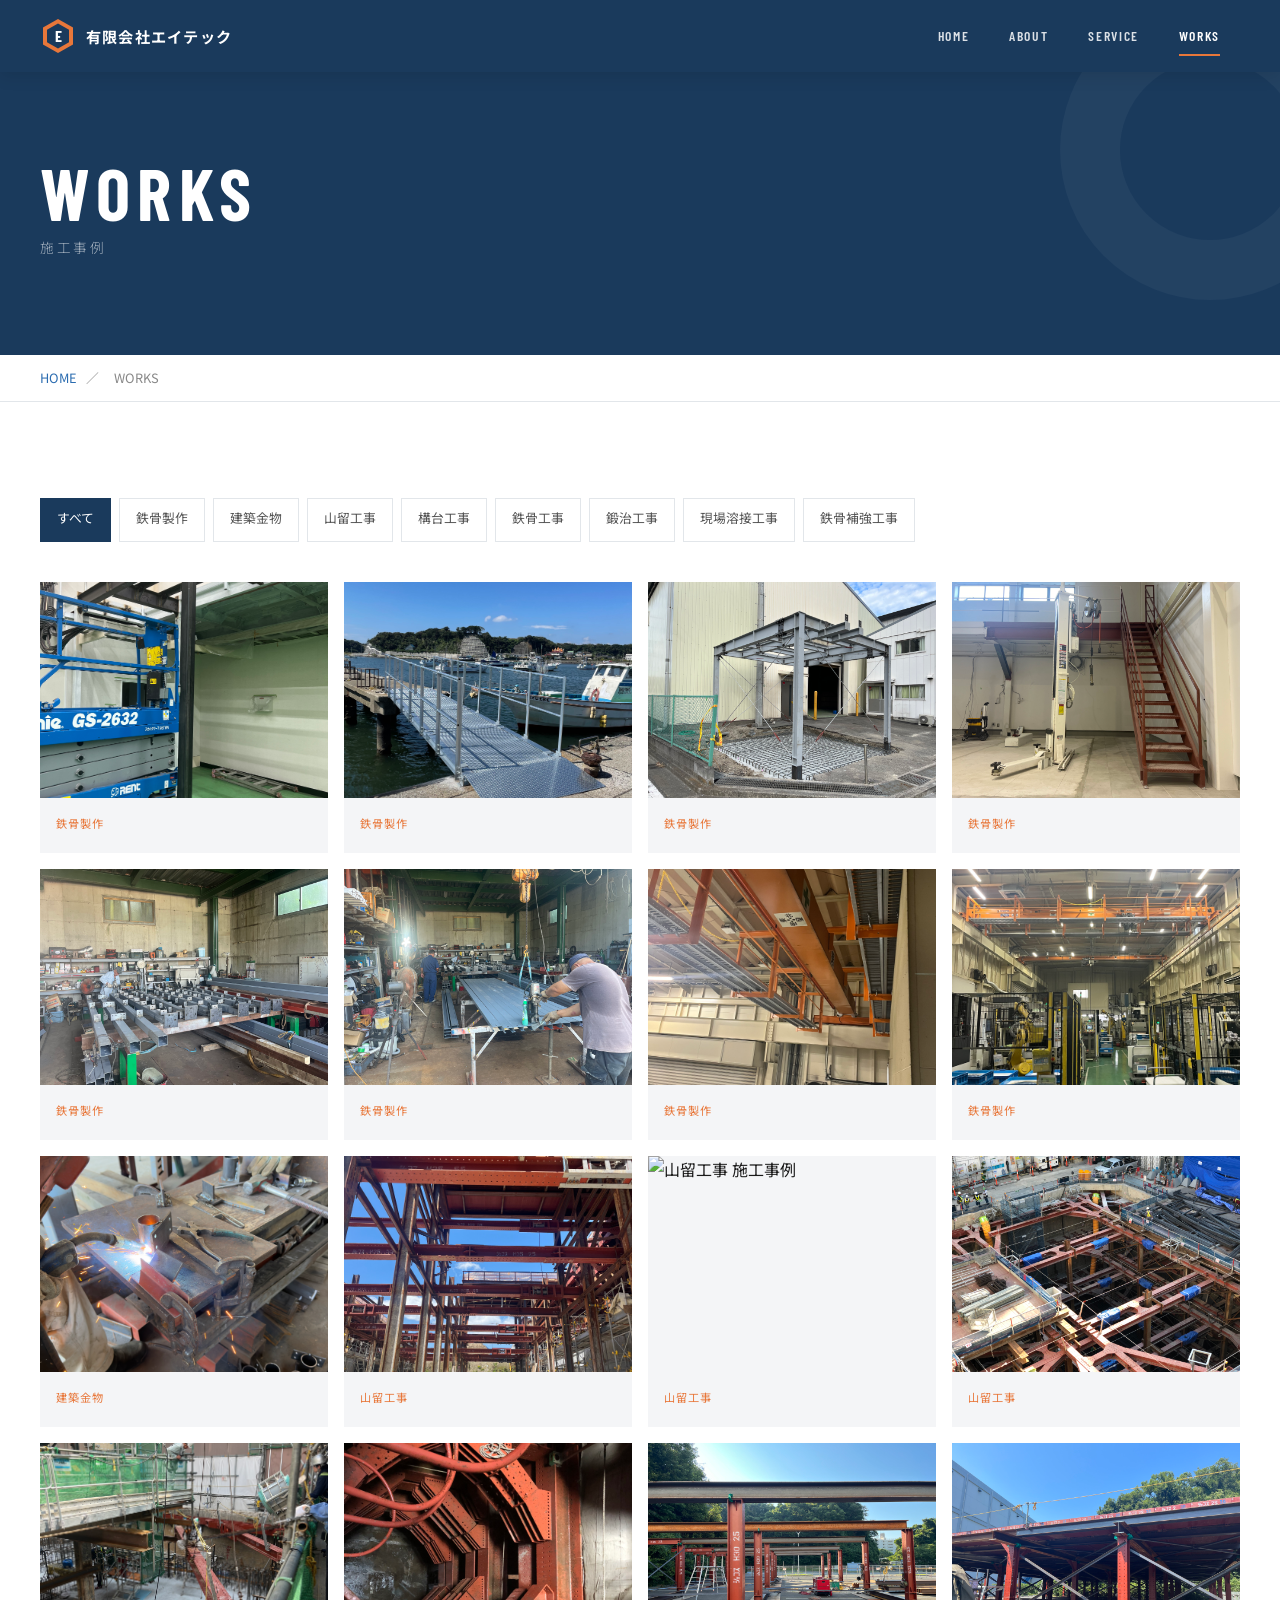
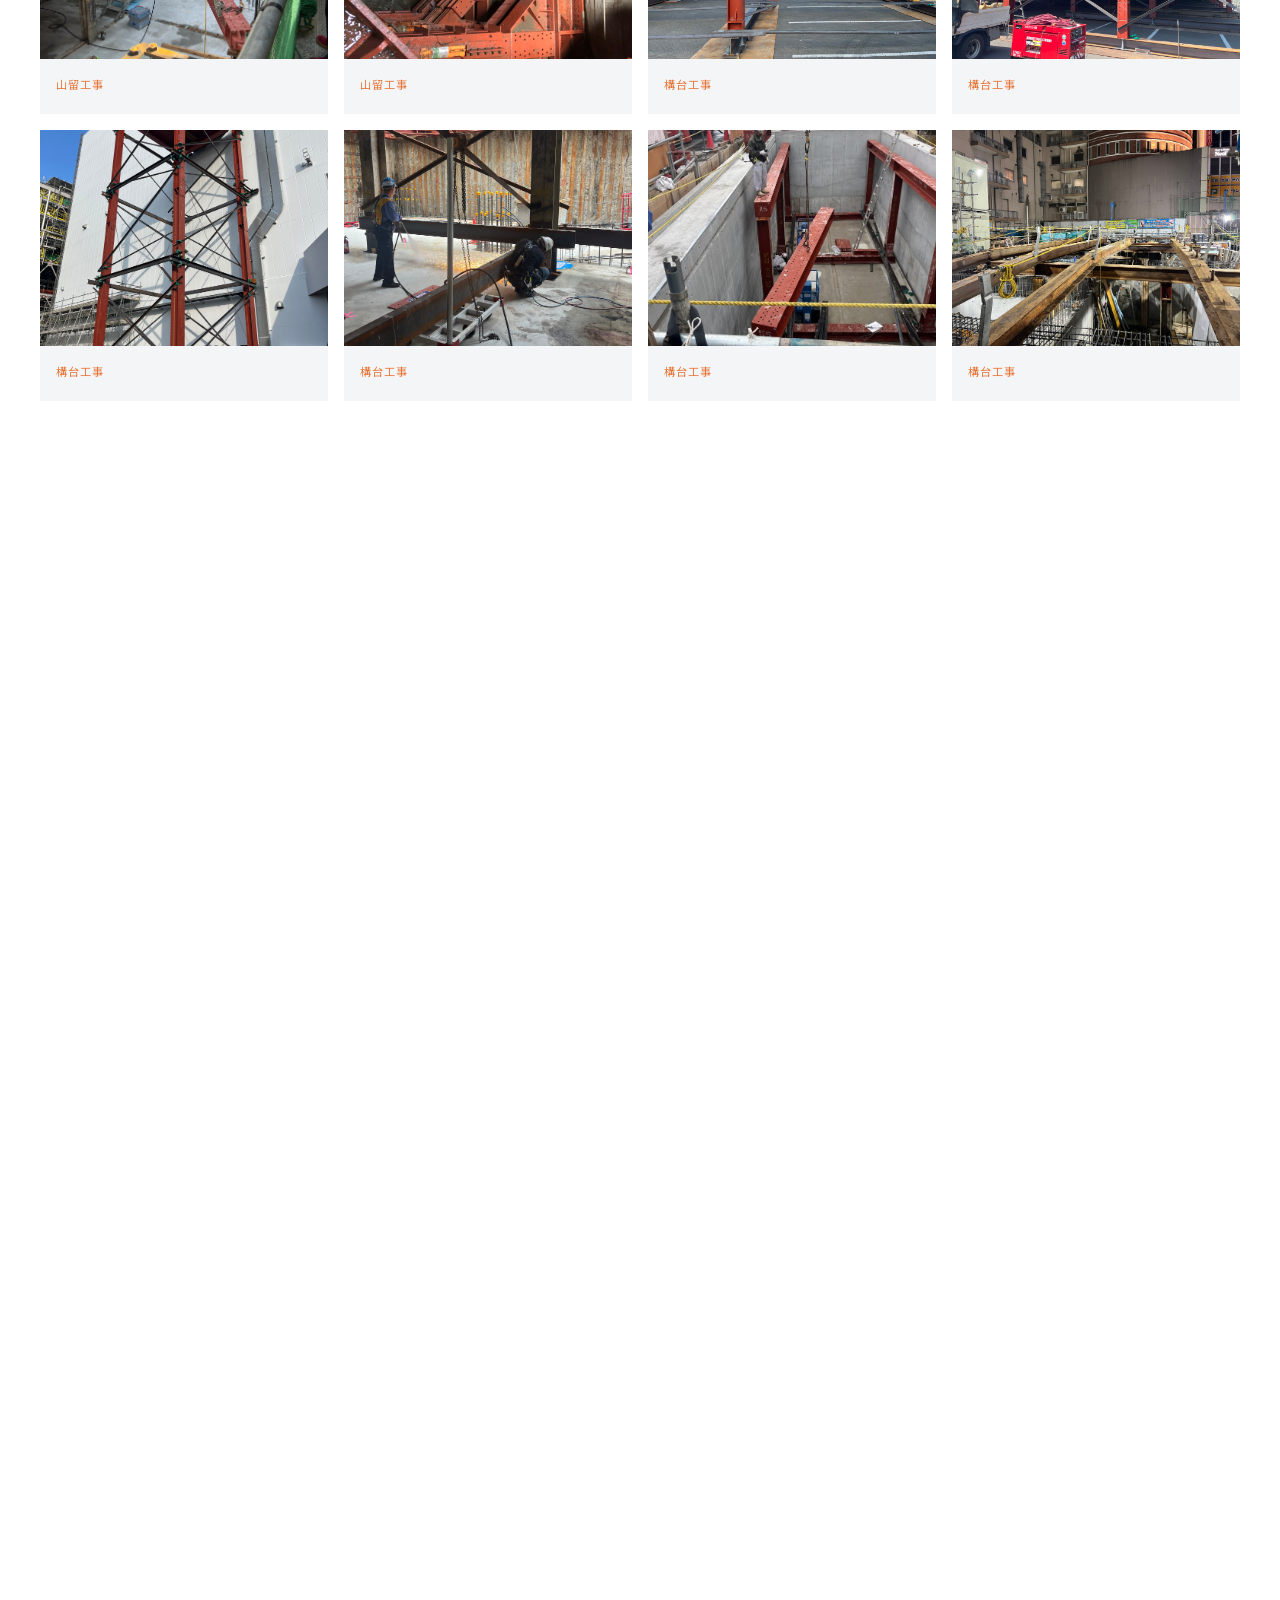
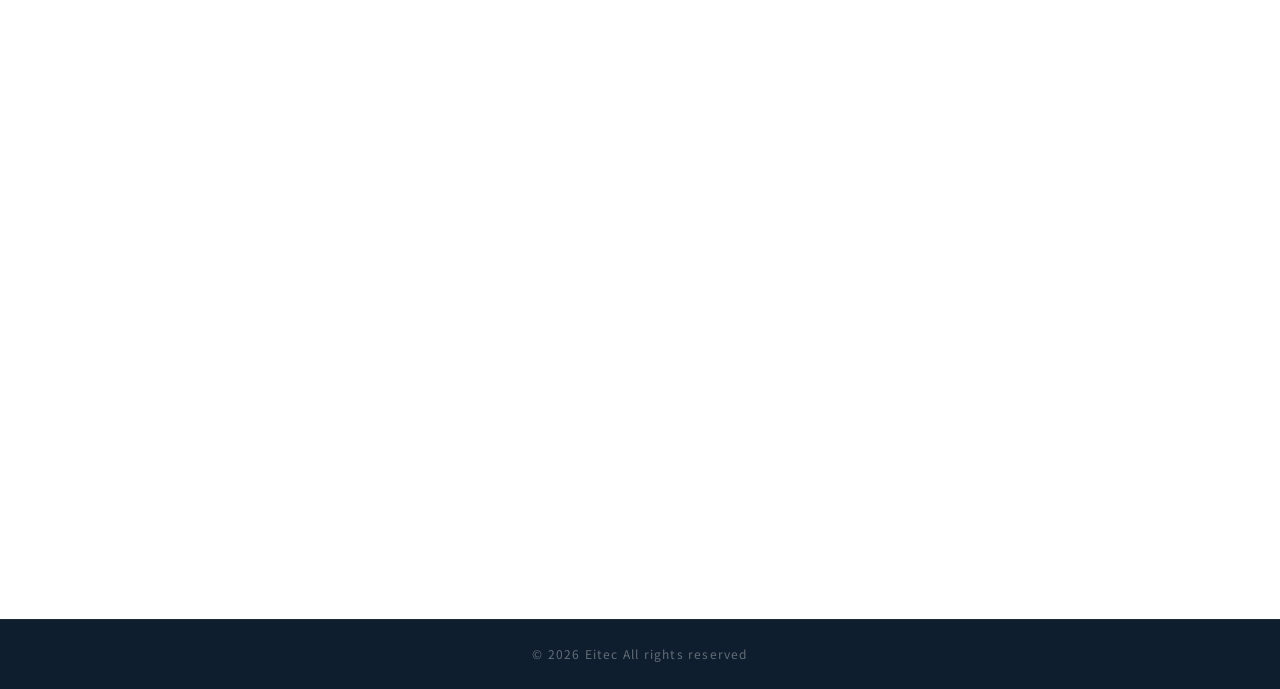
==== commit 8038e99e: "Update files" ====
--- a/eitec/works.html
+++ b/eitec/works.html
@@ -453,7 +453,10 @@
 <!-- ライトボックス -->
 <div class="lightbox" role="dialog" aria-label="画像拡大表示" aria-modal="true">
   <button class="lightbox-close" aria-label="閉じる">×</button>
+  <button class="lightbox-prev" aria-label="前の画像">&#8592;</button>
   <img class="lightbox-img" src="" alt="">
+  <button class="lightbox-next" aria-label="次の画像">&#8594;</button>
+  <div class="lightbox-counter"></div>
 </div>
 
 <footer class="footer" role="contentinfo"></footer>
@@ -461,15 +464,98 @@
 <script src="js/footer.js"></script>
 <script src="js/main.js"></script>
 <script>
-  // URLパラメータによるフィルター自動選択
-  const params = new URLSearchParams(location.search);
-  const cat = params.get('cat');
-  if (cat) {
-    document.addEventListener('DOMContentLoaded', () => {
-      const btn = document.querySelector(`.works-filter-btn[data-filter="${cat}"]`);
-      if (btn) btn.click();
-    });
+// ============================================================
+// WORKS ライトボックス（矢印ナビ + スワイプ対応）
+// ============================================================
+(function () {
+  const lightbox    = document.querySelector('.lightbox');
+  const lightboxImg = document.querySelector('.lightbox-img');
+  const btnClose    = document.querySelector('.lightbox-close');
+  const btnPrev     = document.querySelector('.lightbox-prev');
+  const btnNext     = document.querySelector('.lightbox-next');
+  const counter     = document.querySelector('.lightbox-counter');
+  if (!lightbox || !lightboxImg) return;
+
+  let images  = [];  // 表示中のカード（フィルター後）
+  let current = 0;
+
+  // ── 表示中カードリストを取得 ──
+  function getVisibleImages() {
+    return Array.from(document.querySelectorAll('.work-card[data-lightbox]'))
+      .filter(el => el.style.display !== 'none');
   }
+
+  // ── 画像切り替え（フェード） ──
+  function showImage(index) {
+    current = (index + images.length) % images.length;
+    lightboxImg.classList.add('fade');
+    setTimeout(() => {
+      lightboxImg.src = images[current].dataset.lightbox;
+      lightboxImg.alt = images[current].querySelector('img')?.alt || '';
+      lightboxImg.classList.remove('fade');
+    }, 150);
+    counter.textContent = `${current + 1} / ${images.length}`;
+  }
+
+  // ── 開く ──
+  function openLightbox(card) {
+    images  = getVisibleImages();
+    current = images.indexOf(card);
+    if (current === -1) current = 0;
+    lightboxImg.src = '';
+    lightbox.classList.add('open');
+    document.body.style.overflow = 'hidden';
+    showImage(current);
+  }
+
+  // ── 閉じる ──
+  function closeLightbox() {
+    lightbox.classList.remove('open');
+    document.body.style.overflow = '';
+    lightboxImg.src = '';
+  }
+
+  // ── カードクリックで開く ──
+  document.querySelectorAll('.work-card[data-lightbox]').forEach(card => {
+    card.style.cursor = 'pointer';
+    card.addEventListener('click', () => openLightbox(card));
+  });
+
+  // ── 矢印ボタン ──
+  btnClose.addEventListener('click', closeLightbox);
+  btnPrev.addEventListener('click', () => showImage(current - 1));
+  btnNext.addEventListener('click', () => showImage(current + 1));
+
+  // ── 背景クリックで閉じる ──
+  lightbox.addEventListener('click', e => {
+    if (e.target === lightbox) closeLightbox();
+  });
+
+  // ── キーボード操作 ──
+  document.addEventListener('keydown', e => {
+    if (!lightbox.classList.contains('open')) return;
+    if (e.key === 'Escape')     closeLightbox();
+    if (e.key === 'ArrowLeft')  showImage(current - 1);
+    if (e.key === 'ArrowRight') showImage(current + 1);
+  });
+
+  // ── スワイプ操作（スマホ） ──
+  let touchStartX = 0;
+  let touchStartY = 0;
+  lightbox.addEventListener('touchstart', e => {
+    touchStartX = e.touches[0].clientX;
+    touchStartY = e.touches[0].clientY;
+  }, { passive: true });
+  lightbox.addEventListener('touchend', e => {
+    const dx = e.changedTouches[0].clientX - touchStartX;
+    const dy = e.changedTouches[0].clientY - touchStartY;
+    // 横スワイプが縦より大きい場合のみ反応
+    if (Math.abs(dx) > Math.abs(dy) && Math.abs(dx) > 40) {
+      if (dx < 0) showImage(current + 1);  // 左スワイプ → 次
+      else         showImage(current - 1);  // 右スワイプ → 前
+    }
+  }, { passive: true });
+})();
 </script>
 </body>
 </html>
--- a/eitec/css/style.css
+++ b/eitec/css/style.css
@@ -902,11 +902,19 @@
   padding: var(--space-lg);
 }
 .lightbox.open { display: flex; }
+
 .lightbox-img {
   max-width: 90vw;
   max-height: 90vh;
   object-fit: contain;
-}
+  transition: opacity 0.2s ease;
+  user-select: none;
+  -webkit-user-drag: none;
+}
+.lightbox-img.fade {
+  opacity: 0;
+}
+
 .lightbox-close {
   position: fixed;
   top: var(--space-md);
@@ -916,8 +924,56 @@
   cursor: pointer;
   opacity: 0.7;
   transition: opacity 0.2s;
+  z-index: 10001;
 }
 .lightbox-close:hover { opacity: 1; }
+
+/* 左右ナビ矢印（PC） */
+.lightbox-prev,
+.lightbox-next {
+  position: fixed;
+  top: 50%;
+  transform: translateY(-50%);
+  width: 52px;
+  height: 52px;
+  background: rgba(255,255,255,0.1);
+  border: 1px solid rgba(255,255,255,0.25);
+  color: #fff;
+  font-size: 1.4rem;
+  display: flex;
+  align-items: center;
+  justify-content: center;
+  cursor: pointer;
+  opacity: 0.8;
+  transition: background 0.2s ease, opacity 0.2s ease;
+  z-index: 10001;
+}
+.lightbox-prev { left: 20px; }
+.lightbox-next { right: 20px; }
+.lightbox-prev:hover,
+.lightbox-next:hover {
+  background: rgba(255,255,255,0.25);
+  opacity: 1;
+}
+
+/* カウンター */
+.lightbox-counter {
+  position: fixed;
+  bottom: 20px;
+  left: 50%;
+  transform: translateX(-50%);
+  color: rgba(255,255,255,0.5);
+  font-family: var(--font-en);
+  font-size: 0.75rem;
+  letter-spacing: 0.15em;
+  z-index: 10001;
+}
+
+/* スマホではナビ矢印を非表示（スワイプで操作） */
+@media (max-width: 767px) {
+  .lightbox-prev,
+  .lightbox-next { display: none; }
+}
 
 /* ============================================
    Utilities
